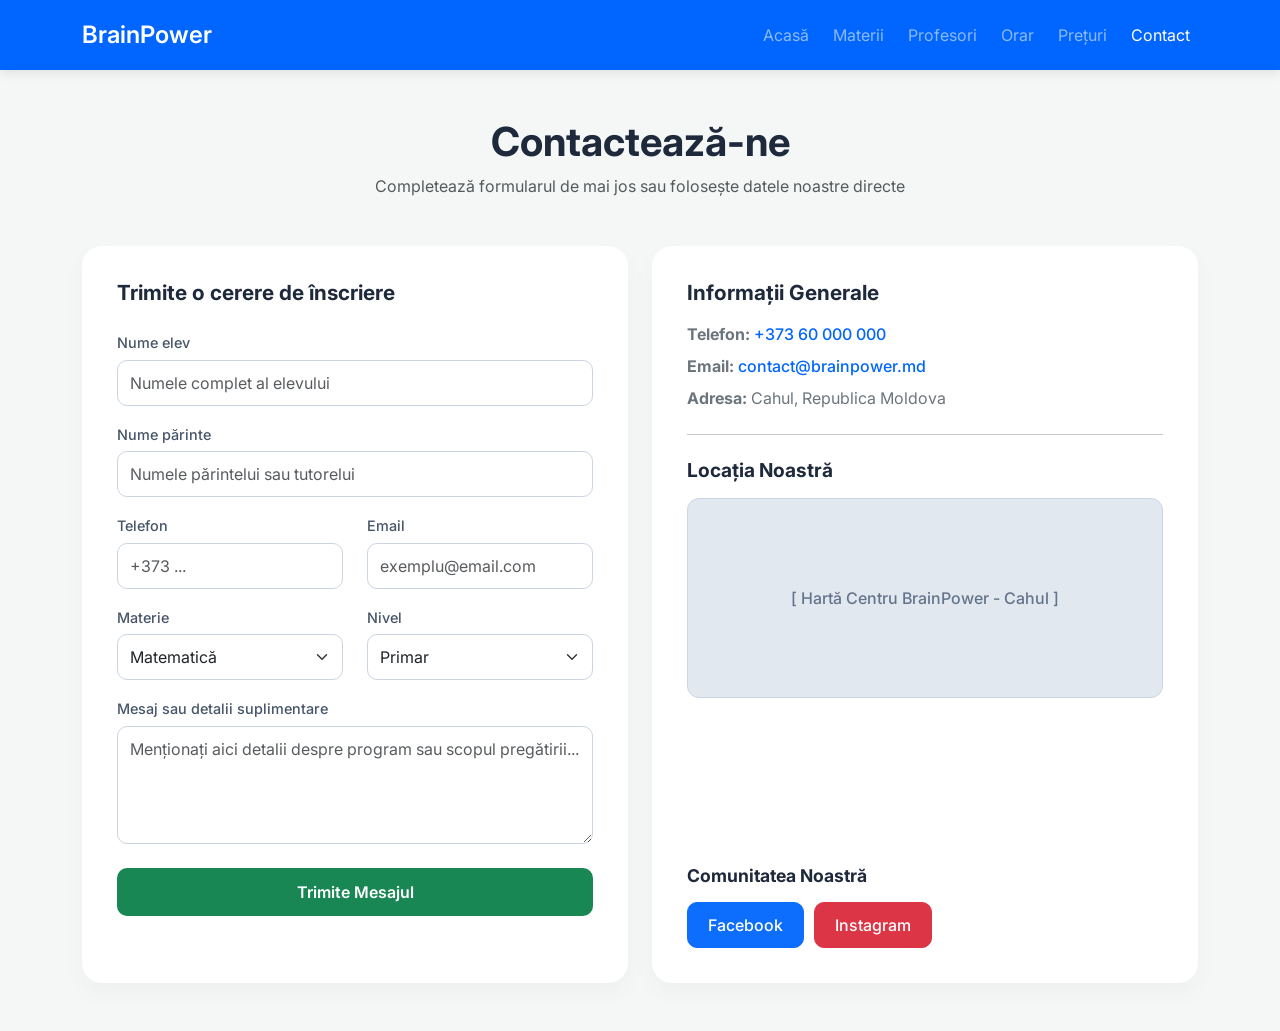
==== brainpower/contact.html @ 7dd990a2 "Add files via upload" ====
<!DOCTYPE html>
<html lang="ro">
<head>
    <meta charset="UTF-8">
    <meta name="viewport" content="width=device-width, initial-scale=1.0">
    <title>Contact - BrainPower</title>

    <!-- Bootstrap 5 -->
    <link href="https://cdn.jsdelivr.net/npm/bootstrap@5.3.3/dist/css/bootstrap.min.css" rel="stylesheet">
    <!-- Fontul modern Inter -->
    <link href="https://fonts.googleapis.com/css2?family=Inter:wght@300;400;500;600;700&display=swap" rel="stylesheet">
    <link rel="stylesheet" href="css/style.css">

    <style>
        body {
            background-color: #f4f7f6;
            font-family: 'Inter', sans-serif;
        }

        /* BARA DE MENIU ALBASTRĂ */
        .navbar {
            background-color: #0066ff !important;
            box-shadow: 0 4px 10px rgba(0, 0, 0, 0.08);
            padding: 12px 0;
        }

        .navbar-brand {
            font-weight: 600;
            font-size: 1.5rem;
        }

        .nav-link-menu {
            color: rgba(255, 255, 255, 0.75) !important;
            font-weight: 500;
            text-decoration: none;
            transition: color 0.2s ease;
        }

        .nav-link-menu:hover, .nav-link-menu.active {
            color: #ffffff !important;
        }

        /* CARDURI ALBE ROTUNJITE (PANOURI CONȚINUT) */
        .contact-card {
            background: #ffffff;
            border-radius: 20px;
            padding: 35px;
            box-shadow: 0 10px 25px rgba(0, 0, 0, 0.03);
            border: none;
            height: 100%;
        }

        .form-label {
            font-weight: 500;
            color: #475569;
            font-size: 0.9rem;
            margin-bottom: 6px;
        }

        .form-control, .form-select {
            border-radius: 10px;
            padding: 10px 12px;
            border: 1px solid #cbd5e1;
            transition: all 0.2s ease;
        }

        .form-control:focus, .form-select:focus {
            border-color: #0066ff;
            box-shadow: 0 0 0 4px rgba(0, 102, 255, 0.15);
        }

        /* BUTONUL DE TRIMITERE */
        .btn-submit {
            background: #198754;
            color: white;
            border: none;
            border-radius: 10px;
            padding: 12px;
            font-weight: 600;
            width: 100%;
            transition: background 0.2s;
        }

        .btn-submit:hover {
            background: #146c43;
        }

        /* DATE DE CONTACT STILIZATE */
        .contact-info-link {
            color: #0066ff;
            text-decoration: none;
            font-weight: 500;
        }

        .contact-info-link:hover {
            text-decoration: underline;
        }

        /* BUTOANE SOCIAL MEDIA */
        .btn-social {
            border-radius: 10px;
            padding: 10px 20px;
            font-weight: 500;
            margin-right: 10px;
        }

        /* PLACEHOLDER IMAGINE HARTĂ */
        .map-placeholder {
            background-color: #e2e8f0;
            border: 1px solid #cbd5e1;
            border-radius: 12px;
            height: 200px;
            display: flex;
            align-items: center;
            justify-content: center;
            color: #64748b;
            font-weight: 500;
        }
    </style>
</head>
<body>

<!-- BARA DE MENIU SUPRAPUSĂ -->
<nav class="navbar navbar-expand-lg navbar-dark mb-5">
    <div class="container">
        <a class="navbar-brand" href="index.html">BrainPower</a>
        <button class="navbar-toggler" type="button" data-bs-toggle="collapse" data-bs-target="#navbarNav">
            <span class="navbar-toggler-icon"></span>
        </button>
        <div class="collapse navbar-collapse justify-content-end" id="navbarNav">
            <ul class="navbar-nav gap-2">
                <li class="nav-item"><a class="nav-link" href="index.html">Acasă</a></li>
                <li class="nav-item"><a class="nav-link" href="subjects.html">Materii</a></li>
                <li class="nav-item"><a class="nav-link" href="teachers.html">Profesori</a></li>
                <li class="nav-item"><a class="nav-link" href="schedule.html">Orar</a></li>
                <li class="nav-item"><a class="nav-link" href="prices.html">Prețuri</a></li>
                <li class="nav-item"><a class="nav-link active" href="contact.html">Contact</a></li>
            </ul>
        </div>
    </div>
</nav>

<div class="container pb-5">

    <div class="text-center mb-5">
        <h1 class="fw-bold" style="color: #1e293b;">Contactează-ne</h1>
        <p class="text-muted">Completează formularul de mai jos sau folosește datele noastre directe</p>
    </div>

    <div class="row g-4">
        
        <!-- COLOANA STÂNGA: FORMULARUL DE CONTACT -->
        <div class="col-md-6">
            <div class="card contact-card">
                <h3 class="fw-bold mb-4" style="color: #1e293b; font-size: 1.3rem;">Trimite o cerere de înscriere</h3>
                
                <form id="contactForm">
                    <div class="mb-3">
                        <label class="form-label">Nume elev</label>
                        <input type="text" id="elev" class="form-control" placeholder="Numele complet al elevului">
                    </div>

                    <div class="mb-3">
                        <label class="form-label">Nume părinte</label>
                        <input type="text" id="parinte" class="form-control" placeholder="Numele părintelui sau tutorelui">
                    </div>

                    <div class="row mb-3">
                        <div class="col-6">
                            <label class="form-label">Telefon</label>
                            <input type="tel" id="telefon" class="form-control" placeholder="+373 ...">
                        </div>
                        <div class="col-6">
                            <label class="form-label">Email</label>
                            <input type="email" id="email" class="form-control" placeholder="exemplu@email.com">
                        </div>
                    </div>

                    <div class="row mb-3">
                        <div class="col-6">
                            <label class="form-label">Materie</label>
                            <select class="form-select">
                                <option>Matematică</option>
                                <option>Fizică</option>
                                <option>Chimie</option>
                                <option>Engleză</option>
                            </select>
                        </div>
                        <div class="col-6">
                            <label class="form-label">Nivel</label>
                            <select class="form-select">
                                <option>Primar</option>
                                <option>Gimnaziu</option>
                                <option>Liceu</option>
                            </select>
                        </div>
                    </div>

                    <div class="mb-4">
                        <label class="form-label">Mesaj sau detalii suplimentare</label>
                        <textarea class="form-control" rows="4" placeholder="Menționați aici detalii despre program sau scopul pregătirii..."></textarea>
                    </div>

                    <button type="submit" class="btn btn-submit">
                        Trimite Mesajul
                    </button>
                </form>

                <p id="mesaj" class="mt-3 fw-medium text-success"></p>
            </div>
        </div>

        <!-- COLOANA DREAPTA: DATE DE CONTACT, HARTĂ & SOCIALS -->
        <div class="col-md-6">
            <div class="card contact-card d-flex flex-column justify-content-between">
                <div>
                    <h3 class="fw-bold mb-3" style="color: #1e293b; font-size: 1.3rem;">Informații Generale</h3>
                    <div class="mb-4">
                        <p class="mb-2 text-secondary"><strong>Telefon:</strong> <a href="tel:+37360000000" class="contact-info-link">+373 60 000 000</a></p>
                        <p class="mb-2 text-secondary"><strong>Email:</strong> <a href="mailto:contact@brainpower.md" class="contact-info-link">contact@brainpower.md</a></p>
                        <p class="text-secondary"><strong>Adresa:</strong> Cahul, Republica Moldova</p>
                    </div>

                    <hr class="my-4 opacity-25">

                    <h3 class="fw-bold mb-3" style="color: #1e293b; font-size: 1.2rem;">Locația Noastră</h3>
                    <div class="mb-4">
                        <!-- Dacă ai o imagine pentru hartă, adaugă calea în src. Momentan am pus un layout modern text-placeholder -->
                        <div class="map-placeholder">
                            <span>[ Hartă Centru BrainPower - Cahul ]</span>
                        </div>
                    </div>
                </div>

                <div>
                    <h3 class="fw-bold mb-3" style="color: #1e293b; font-size: 1.1rem;">Comunitatea Noastră</h3>
                    <div class="d-flex">
                        <a href="#" class="btn btn-primary btn-social">Facebook</a>
                        <a href="#" class="btn btn-danger btn-social">Instagram</a>
                    </div>
                </div>
            </div>
        </div>

    </div>

</div>

<!-- Bootstrap JS Bundle -->
<script src="https://cdn.jsdelivr.net/npm/bootstrap@5.3.3/dist/js/bootstrap.bundle.min.js"></script>
<script src="js/validation.js"></script>

</body>
</html>
---- brainpower/css/style.css ----
/* Containerul principal - Grid-ul tău excelent */
.teachers-container {
    display: grid;
    grid-template-columns: repeat(auto-fit, minmax(280px, 1fr));
    gap: 25px;
    max-width: 1200px;
    margin: auto;
    padding: 30px;
    font-family: 'Segoe UI', sans-serif; /* Font curat și lizibil */
}

/* Cardurile individuale */
.teacher-card {
    background: #fff;
    border: none;
    border-radius: 15px;
    overflow: hidden;
    box-shadow: 0 4px 10px rgba(0, 0, 0, .1);
    transition: .3s ease;
}

/* Efectul de plutire */
.teacher-card:hover {
    transform: translateY(-5px);
    box-shadow: 0 8px 20px rgba(0, 0, 0, .15);
}

/* Imaginea profesorului */
.teacher-card img {
    width: 100%;
    height: 250px;
    object-fit: cover;
}

/* Corpul cardului unde stă textul */
.teacher-card .card-body {
    text-align: center;
    padding: 20px;
}

/* Titlul (Numele) */
.teacher-card .card-body h3 {
    margin: 0 0 8px 0;
    color: #2c3e50;
    font-size: 1.3rem;
}

/* Textul secundar (Materia) */
.teacher-card .card-body p {
    margin: 0 0 15px 0;
    color: #7f8c8d;
    font-size: 0.95rem;
}

/* Butonul tău albastru */
.teacher-btn {
    background: #1565C0;
    color: #0d0d0d;
    border: none;
    padding: 10px 20px;
    border-radius: 8px;
    cursor: pointer;
    font-weight: 500;
    transition: background 0.2s ease;
}

/* Efect hover pentru buton */
.teacher-btn:hover {
    background: #0d47a1; /* Un albastru puțin mai închis la hover */
}
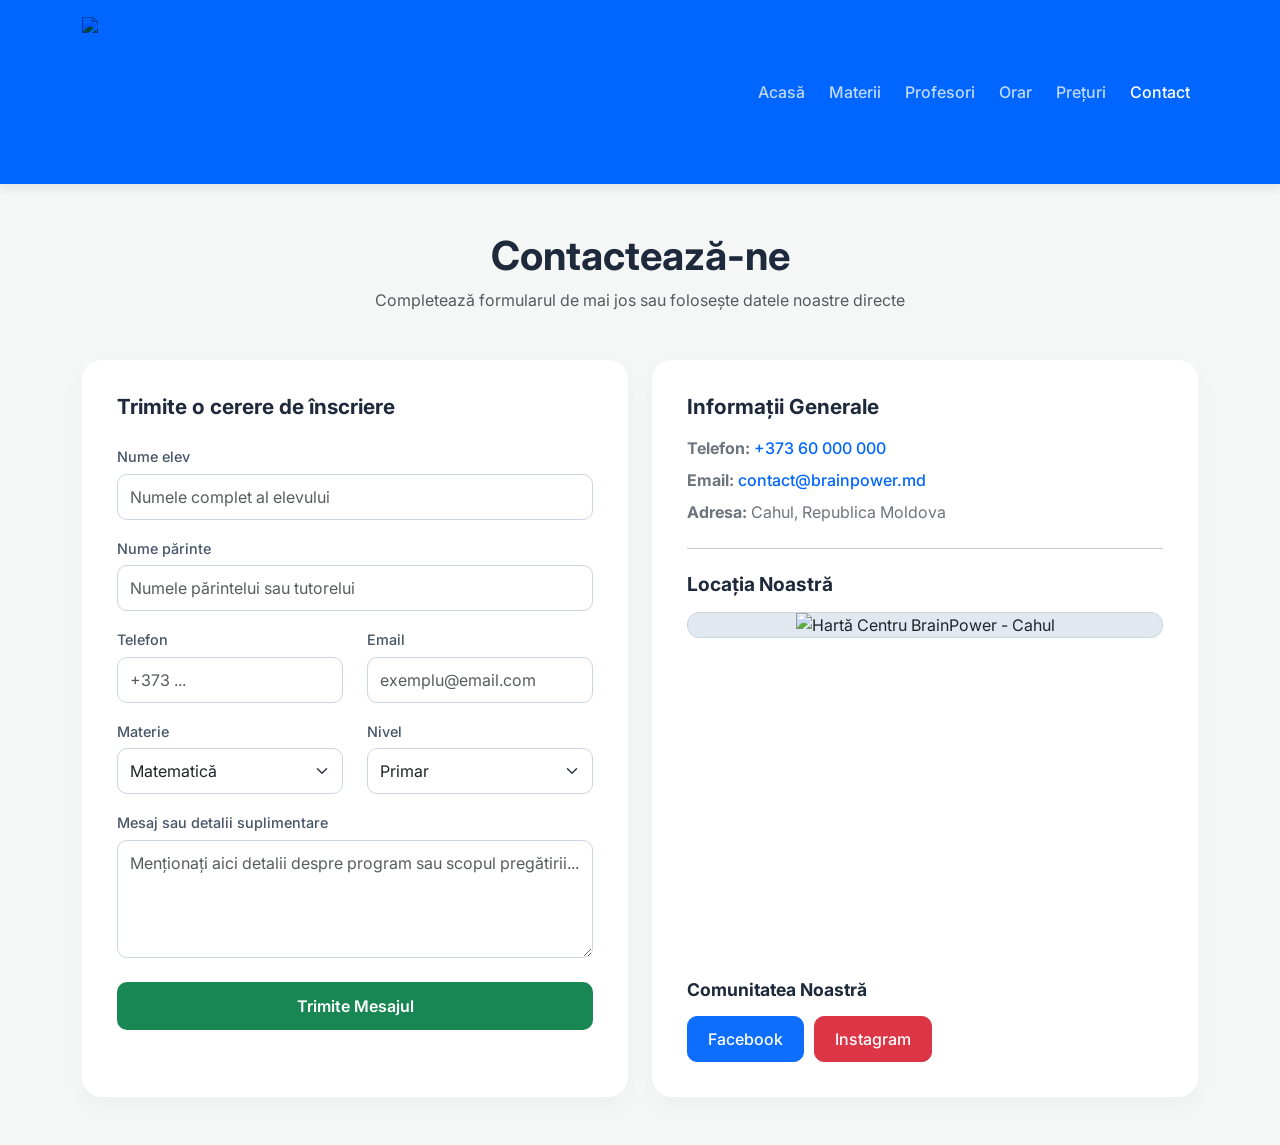
==== commit 8219bb5d: "Update contact.html" ====
--- a/brainpower/contact.html
+++ b/brainpower/contact.html
@@ -5,9 +5,7 @@
     <meta name="viewport" content="width=device-width, initial-scale=1.0">
     <title>Contact - BrainPower</title>
 
-    <!-- Bootstrap 5 -->
     <link href="https://cdn.jsdelivr.net/npm/bootstrap@5.3.3/dist/css/bootstrap.min.css" rel="stylesheet">
-    <!-- Fontul modern Inter -->
     <link href="https://fonts.googleapis.com/css2?family=Inter:wght@300;400;500;600;700&display=swap" rel="stylesheet">
     <link rel="stylesheet" href="css/style.css">
 
@@ -17,30 +15,35 @@
             font-family: 'Inter', sans-serif;
         }
 
-        /* BARA DE MENIU ALBASTRĂ */
         .navbar {
             background-color: #0066ff !important;
             box-shadow: 0 4px 10px rgba(0, 0, 0, 0.08);
             padding: 12px 0;
         }
 
+          .logo-img {
+            height: 150px;
+            width: auto;
+            display: block;
+            mix-blend-mode: multiply; 
+            filter: contrast(1.05); 
+        }
+
         .navbar-brand {
             font-weight: 600;
             font-size: 1.5rem;
         }
 
-        .nav-link-menu {
+        .nav-link {
             color: rgba(255, 255, 255, 0.75) !important;
             font-weight: 500;
-            text-decoration: none;
             transition: color 0.2s ease;
         }
 
-        .nav-link-menu:hover, .nav-link-menu.active {
+        .nav-link:hover, .nav-link.active {
             color: #ffffff !important;
         }
 
-        /* CARDURI ALBE ROTUNJITE (PANOURI CONȚINUT) */
         .contact-card {
             background: #ffffff;
             border-radius: 20px;
@@ -69,7 +72,6 @@
             box-shadow: 0 0 0 4px rgba(0, 102, 255, 0.15);
         }
 
-        /* BUTONUL DE TRIMITERE */
         .btn-submit {
             background: #198754;
             color: white;
@@ -85,7 +87,6 @@
             background: #146c43;
         }
 
-        /* DATE DE CONTACT STILIZATE */
         .contact-info-link {
             color: #0066ff;
             text-decoration: none;
@@ -96,7 +97,6 @@
             text-decoration: underline;
         }
 
-        /* BUTOANE SOCIAL MEDIA */
         .btn-social {
             border-radius: 10px;
             padding: 10px 20px;
@@ -104,26 +104,24 @@
             margin-right: 10px;
         }
 
-        /* PLACEHOLDER IMAGINE HARTĂ */
         .map-placeholder {
             background-color: #e2e8f0;
             border: 1px solid #cbd5e1;
             border-radius: 12px;
-            height: 200px;
+            overflow: hidden;
             display: flex;
             align-items: center;
             justify-content: center;
-            color: #64748b;
-            font-weight: 500;
         }
     </style>
 </head>
 <body>
 
-<!-- BARA DE MENIU SUPRAPUSĂ -->
-<nav class="navbar navbar-expand-lg navbar-dark mb-5">
+<nav class="navbar navbar-expand-lg navbar-dark">
     <div class="container">
-        <a class="navbar-brand" href="index.html">BrainPower</a>
+        <a class="navbar-brand d-flex align-items-center" href="index.html">
+            <img src="img/gallery/imaginea_Mea.png" alt="BrainPower Logo" class="logo-img">
+        </a>
         <button class="navbar-toggler" type="button" data-bs-toggle="collapse" data-bs-target="#navbarNav">
             <span class="navbar-toggler-icon"></span>
         </button>
@@ -140,7 +138,7 @@
     </div>
 </nav>
 
-<div class="container pb-5">
+<div class="container pb-5 mt-5">
 
     <div class="text-center mb-5">
         <h1 class="fw-bold" style="color: #1e293b;">Contactează-ne</h1>
@@ -149,7 +147,6 @@
 
     <div class="row g-4">
         
-        <!-- COLOANA STÂNGA: FORMULARUL DE CONTACT -->
         <div class="col-md-6">
             <div class="card contact-card">
                 <h3 class="fw-bold mb-4" style="color: #1e293b; font-size: 1.3rem;">Trimite o cerere de înscriere</h3>
@@ -210,7 +207,6 @@
             </div>
         </div>
 
-        <!-- COLOANA DREAPTA: DATE DE CONTACT, HARTĂ & SOCIALS -->
         <div class="col-md-6">
             <div class="card contact-card d-flex flex-column justify-content-between">
                 <div>
@@ -225,9 +221,8 @@
 
                     <h3 class="fw-bold mb-3" style="color: #1e293b; font-size: 1.2rem;">Locația Noastră</h3>
                     <div class="mb-4">
-                        <!-- Dacă ai o imagine pentru hartă, adaugă calea în src. Momentan am pus un layout modern text-placeholder -->
                         <div class="map-placeholder">
-                            <span>[ Hartă Centru BrainPower - Cahul ]</span>
+                            <img src="img/gallery/Cahul_county.png" alt="Hartă Centru BrainPower - Cahul" style="max-width: 100%; height: auto; display: block;">
                         </div>
                     </div>
                 </div>
@@ -246,9 +241,8 @@
 
 </div>
 
-<!-- Bootstrap JS Bundle -->
 <script src="https://cdn.jsdelivr.net/npm/bootstrap@5.3.3/dist/js/bootstrap.bundle.min.js"></script>
 <script src="js/validation.js"></script>
 
 </body>
-</html>+</html>
--- a/brainpower/css/style.css
+++ b/brainpower/css/style.css
@@ -1,5 +1,4 @@
 
-/* Containerul principal - Grid-ul tău excelent */
 .teachers-container {
     display: grid;
     grid-template-columns: repeat(auto-fit, minmax(280px, 1fr));
@@ -7,10 +6,9 @@
     max-width: 1200px;
     margin: auto;
     padding: 30px;
-    font-family: 'Segoe UI', sans-serif; /* Font curat și lizibil */
+    font-family: 'Segoe UI', sans-serif; 
 }
 
-/* Cardurile individuale */
 .teacher-card {
     background: #fff;
     border: none;
@@ -20,40 +18,34 @@
     transition: .3s ease;
 }
 
-/* Efectul de plutire */
 .teacher-card:hover {
     transform: translateY(-5px);
     box-shadow: 0 8px 20px rgba(0, 0, 0, .15);
 }
 
-/* Imaginea profesorului */
 .teacher-card img {
     width: 100%;
     height: 250px;
     object-fit: cover;
 }
 
-/* Corpul cardului unde stă textul */
 .teacher-card .card-body {
     text-align: center;
     padding: 20px;
 }
 
-/* Titlul (Numele) */
 .teacher-card .card-body h3 {
     margin: 0 0 8px 0;
     color: #2c3e50;
     font-size: 1.3rem;
 }
 
-/* Textul secundar (Materia) */
 .teacher-card .card-body p {
     margin: 0 0 15px 0;
     color: #7f8c8d;
     font-size: 0.95rem;
 }
 
-/* Butonul tău albastru */
 .teacher-btn {
     background: #1565C0;
     color: #0d0d0d;
@@ -65,7 +57,6 @@
     transition: background 0.2s ease;
 }
 
-/* Efect hover pentru buton */
 .teacher-btn:hover {
-    background: #0d47a1; /* Un albastru puțin mai închis la hover */
-}   +    background: #0d47a1; 
+}   
